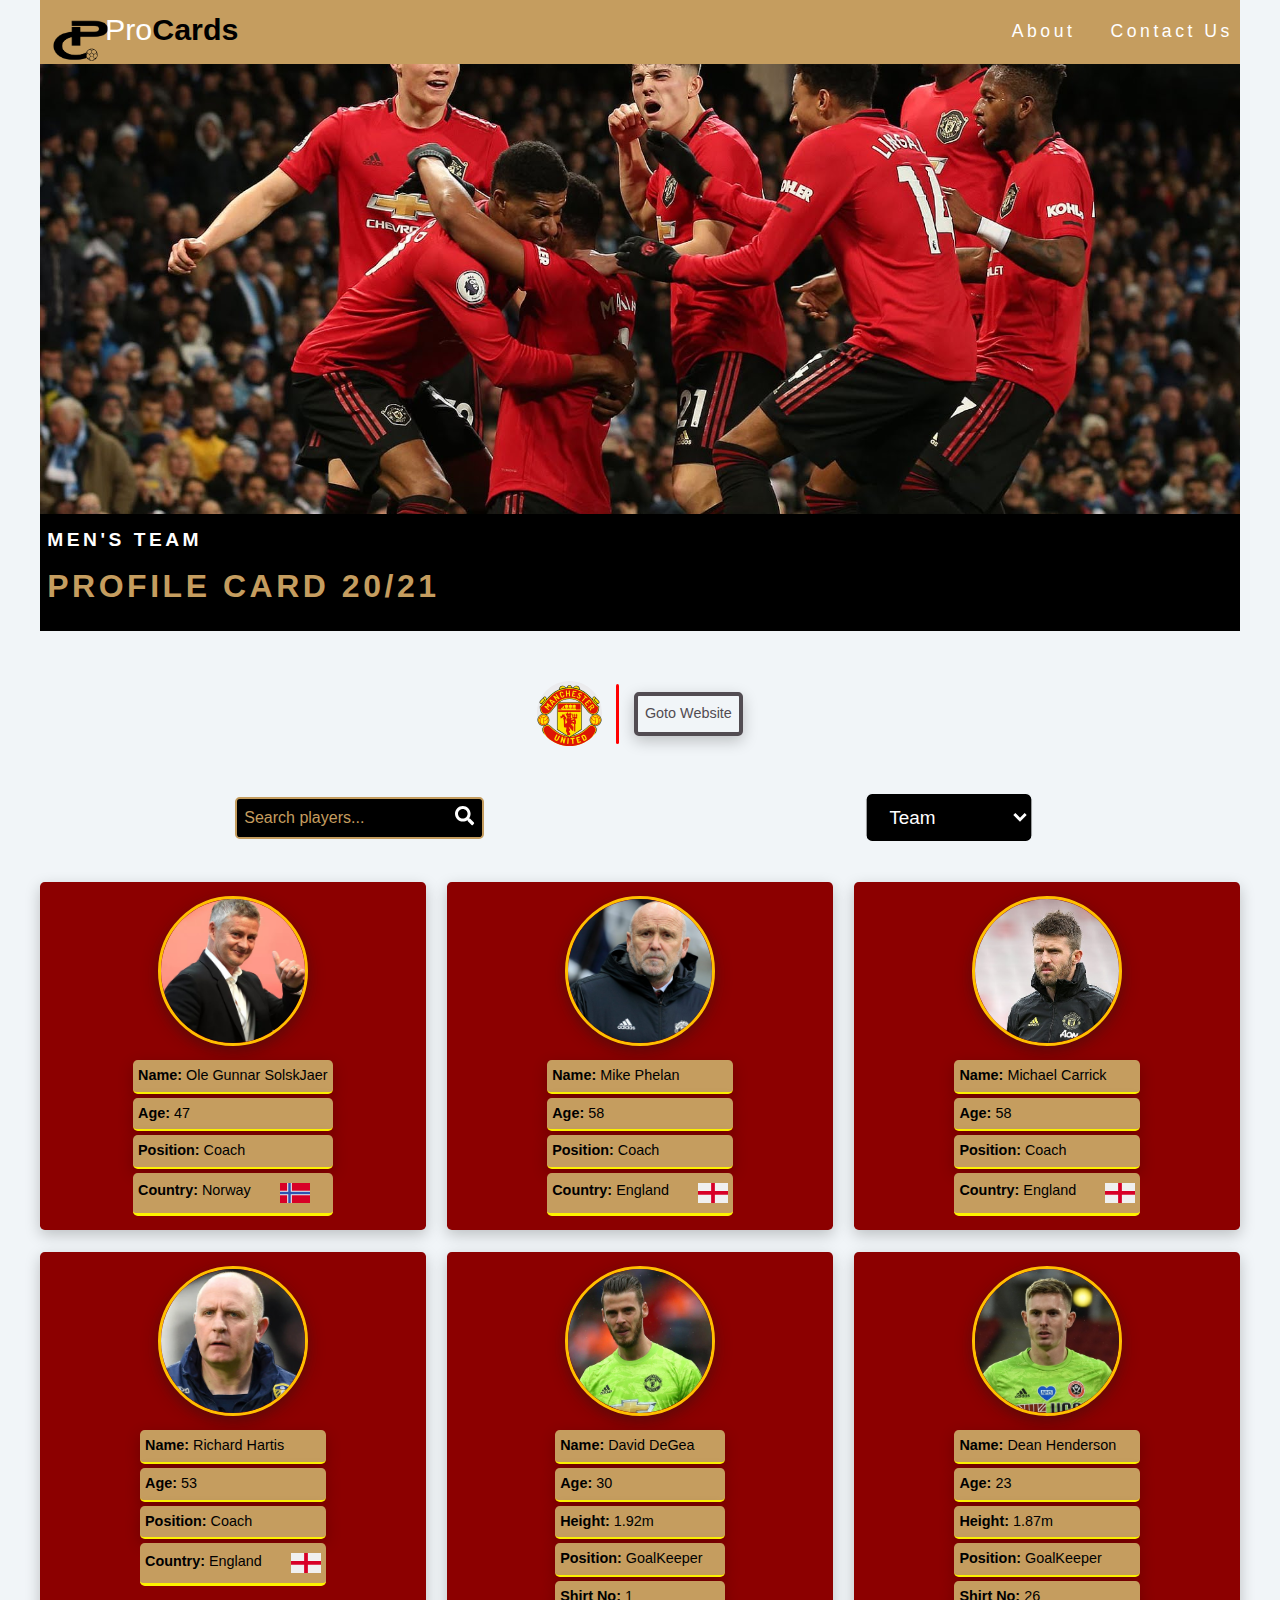
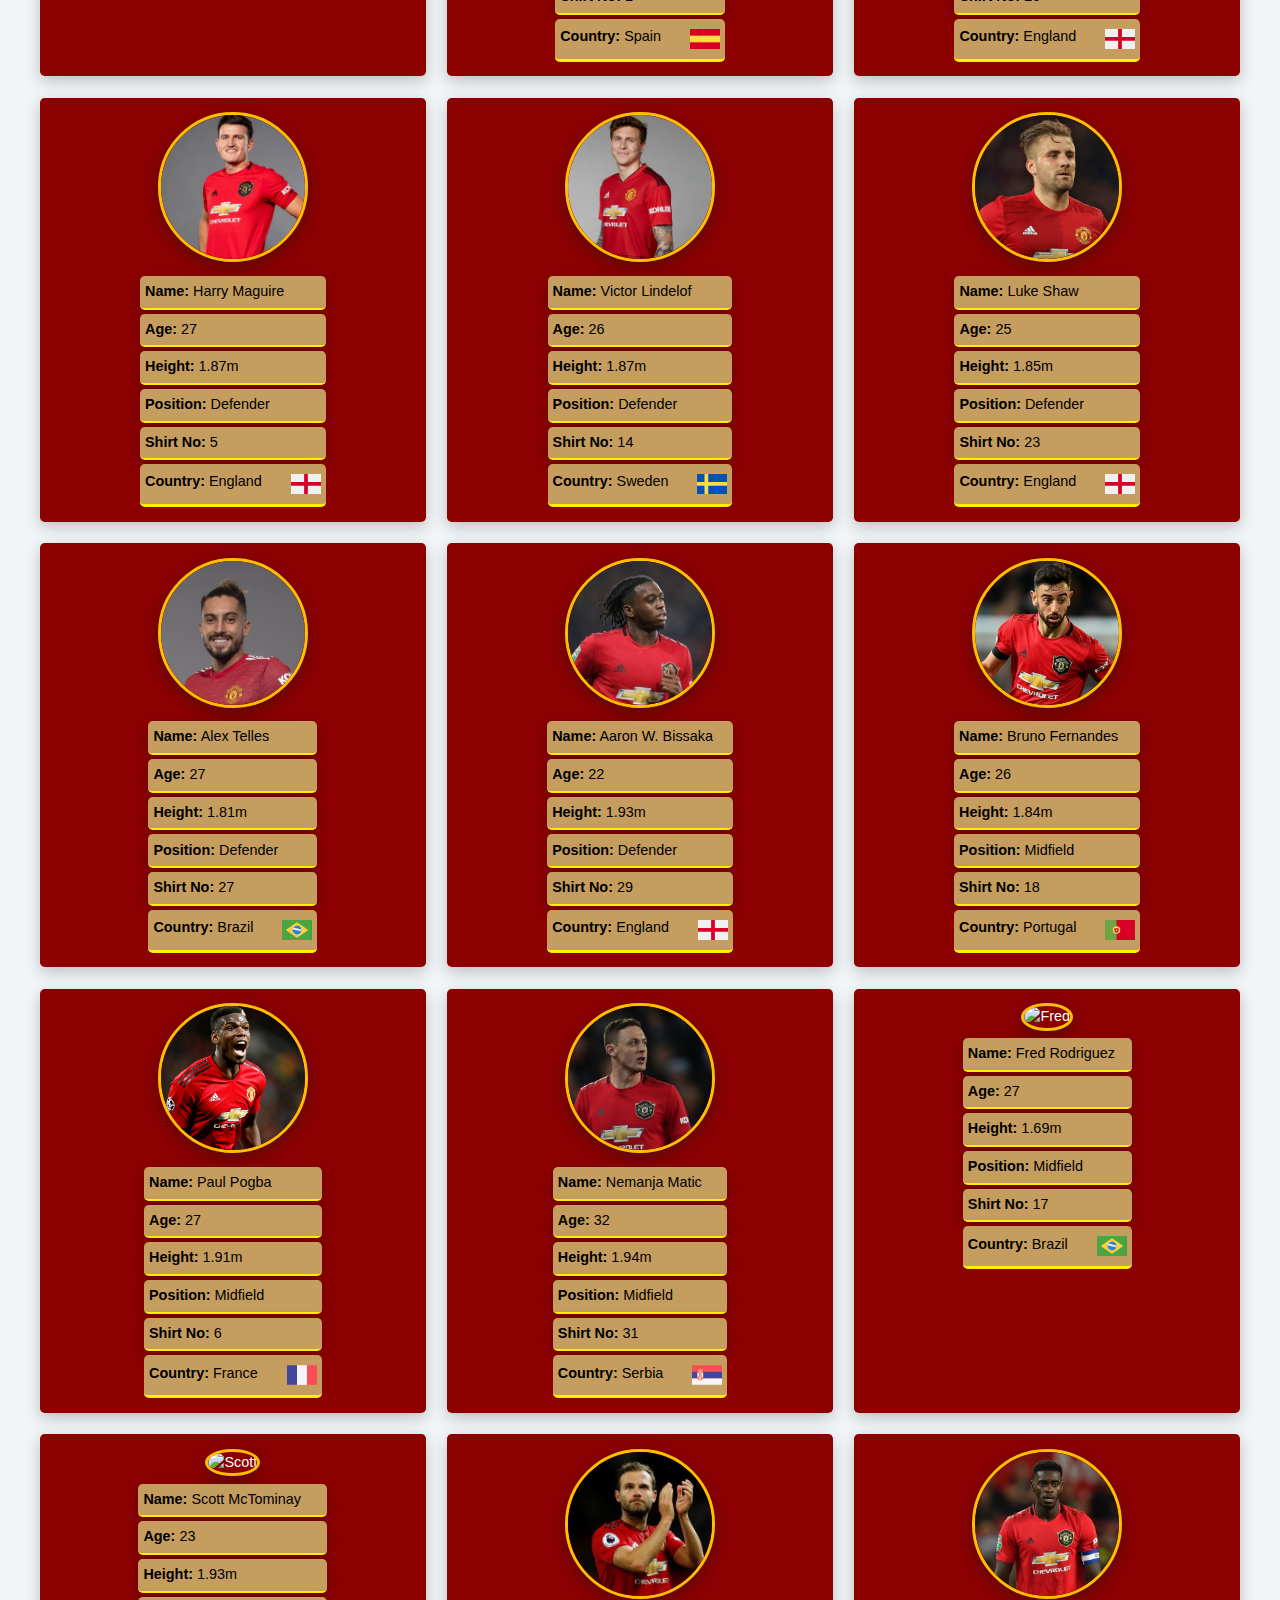
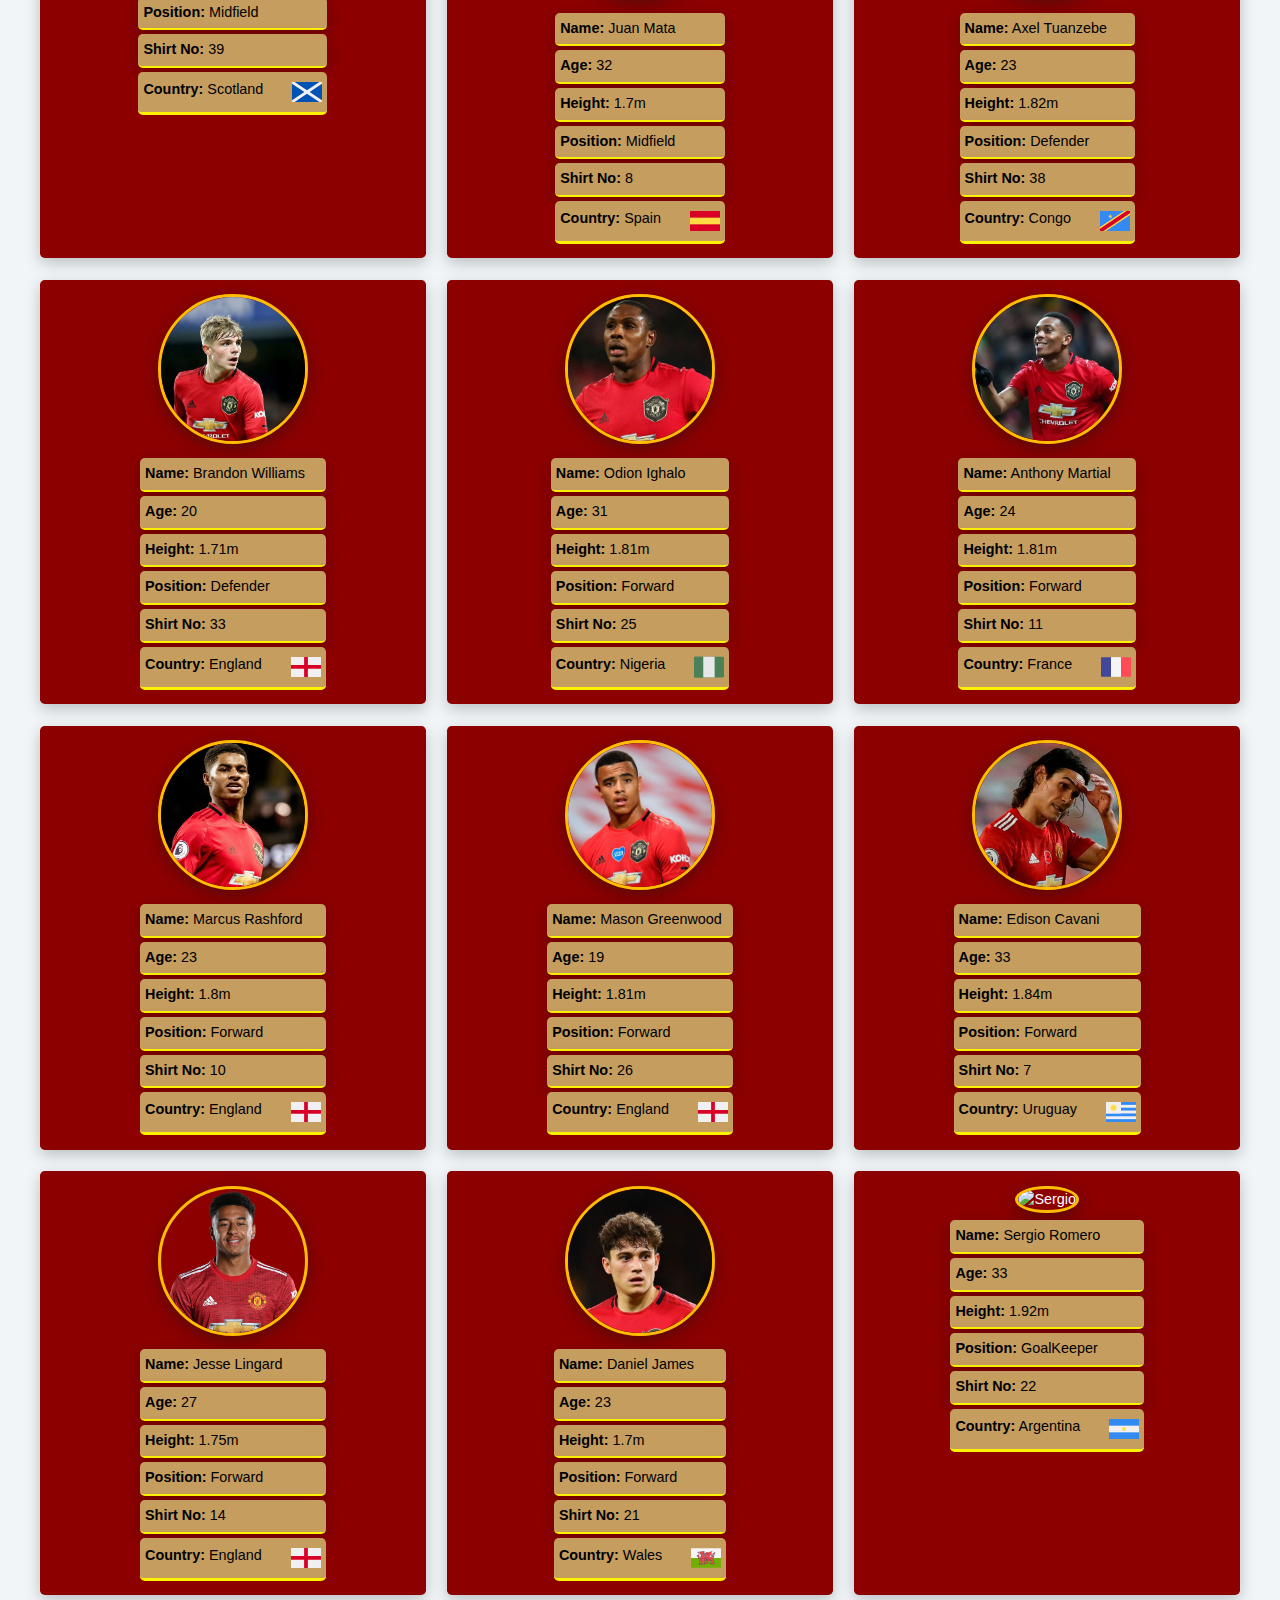
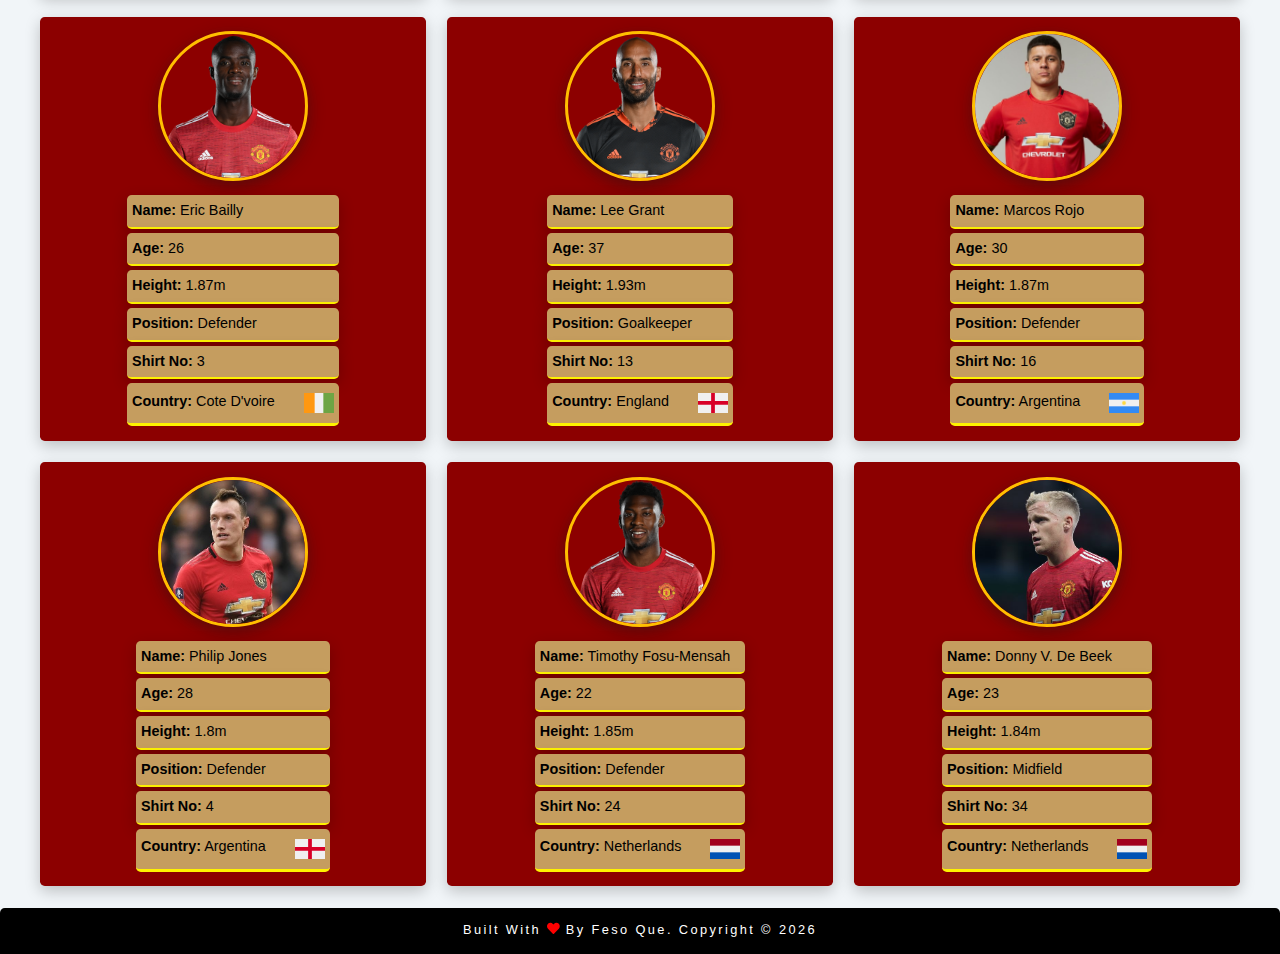
==== index.html @ e9e9d34c "Players profile cards with search & filter option" ====
<!DOCTYPE html>
<html lang="en">
  <head>
    <meta charset="UTF-8" />
    <meta name="viewport" content="width=device-width, initial-scale=1.0" />
    <title>Home - Profile Cards</title>
    <!-- CSS stylesheet -->
    <link rel="stylesheet" href="styles.css" />
    <!-- font awesome -->
    <script src="js/all.min.js"></script>
  </head>
  <body>
    <!-- navigation -->
    <nav>
      <div class="nav">
        <!-- nav header -->
          <div class="nav-header">
            <!-- logo -->
            <div class="logo">
              <a href="./index.html">
              	<img src="./svg-icons/logo.svg" class="logo-img" alt="logo">
              	<p>pro<span>Cards</span></p>
              </a>
            </div>
            <!-- hamburger -->
            <div class="btn-container">
              <div class="menu-btn">
               <!-- open btn -->
                <span class="open-btn">
                  <i class="fas fa-bars"></i>
                </span>
                <!-- close btn -->
                <span class="close-btn">
                  <i class="fas fa-times"></i>
                </span>
              </div>
            </div> 
          </div>
         <!-- end of nav-header -->
         <!-- nav links -->
         <div class="links-container">
           <ul class="nav-links">
             <li class="nav-item"><a class="scroll-links" href="./about.html">about</a></li>
             <li class="nav-item"><a class="scroll-links" id="contact-link" href="#contact">contact us</a></li>
           </ul>
         </div>
      </div>
    </nav>
    <!-- end of navigation -->
    <!-- header -->
    <header class="hero" id="goto"></header>
    <!-- end of header -->
    <!-- season -->
    <div class="season">
      <h3>men's Team</h3>
      <h2>profile card 20/21</h2>
    </div>
    <!-- end of season -->
    <main class="container">
      <!-- goto website -->
      <div class="website">
        <img class="mutd" src="./svg-icons/manchester-united.svg" alt="manchester-united logo" />
        <div class="border-left"></div>
        <div class="button">
          <a href="https://www.manutd.com" target="_blank">goto website</a>
        </div>
      </div>
      <!-- component -->
      <div class="component">
        <!-- search for players -->
        <div class="search-wrapper">
          <div class="searchbar">
            <input
              type="text"
              id="search"
              placeholder="Search players..."
              name="search"
              aria-label="search"
              class="searchbar-input"
            />
            <i class="fa fa-search"></i>
          </div>
        </div>
        <!-- select players options -->
        <div class="select-option">
          <select class="select" name="" id="">
            <option value="team" class="filterbtn">Team</option>
            <option value="coach" class="filterbtn">Coach</option>
            <option value="goalkeeper" class="filterbtn">GoalKeeper</option>
            <option value="defender" class="filterbtn">Defender</option>
            <option value="midfield" class="filterbtn">Midfield</option>
            <option value="forward" class="filterbtn">Forward</option>
          </select>
        </div>
      </div>
      <!-- end of component -->
      <!-- section center -->
      <div class="section-center">
        <!-- card-section -->
        <!-- single management card -->
        <div class="card">
          <div class="profile-img">
            <img src="/players-images/Ole.jpg" alt="Manager" />
          </div>
          <div class="info">
            <p><span>Name:</span> Ole gunner Solskjaer</p>
            <p><span>position:</span> Manager</p>
            <div class="country">
              <p><span>Country:</span> Norway</p>
              <img class="flag" src="svg-icons/norway.svg" alt="norway flag" />
            </div>
          </div>
        </div>
      </div>
      <!-- bookmark -->
      <!-- this can be anywhere since its going to be positioned absolutely -->
      <div class="snap">
        <div class="bookmark">
          <a href="#goto"><i class="fas fa-chevron-up"></i></a>
        </div>
      </div>
    </main>
    <!-- contact -->
      <div class="contact-wrapper" id="contact">
        <div class="contact">
          <p>Reach Me!</p>
          <!-- social media -->
          <div class="social-contact">
            <!-- mail -->
            <div class="icon">
              <a href="mailto: adefesoq@gamil.com"><img src="./svg-icons/gmail.svg" alt="gmail"></a>
            </div>
            <!-- facebook -->
            <div class="icon">
              <a href="#"><img src="./svg-icons/facebook.svg" alt="facebook"></a>
            </div>
            <!-- twitter -->
            <div class="icon">
              <a href="twitter.com/justtQue"><img src="./svg-icons/twitter.svg" alt="twitter"></a>
            </div>
          </div>
           <!-- close-btn -->
           <span class="close-modal">
            <i class="fas fa-times"></i>
          </span>
        </div>
      </div>
    <!-- footer -->
    <footer id="footer">
      <div class="footer container">
        <p>
          Built with <i class="fa fa-heart"></i> by <span>Feso Que</span>. Copyright &copy; <span id="date"></span>
        </p>
      </div>
    </footer>

    <!-- script -->
    <script src="app.js"></script>
  </body>
</html>
---- styles.css ----
/*
===================
    General Reset
====================
*/
*,
*::before,
*::after {
  margin: 0;
  padding: 0;
  box-sizing: border-box;
}
img {
  max-width: 100%;
}
/*
=============
    fonts
==============
*/
@import url("https://fonts.googleapis.com/css?family=Open+Sans|Roboto:400,700&display=swap");

/*
================
    variables
================
*/
:root {
  /* core colors */
  --primary-clr-red: #ff0000;
  --primary-clr-yellow: #fff200;
  --primary-clr-white: #ffffff;
  --primary-clr-black: #000000;
  /* supporting colors */
  --clr-darkred: #8c0000;
  --clr-sunshine: #ffbf00;
  --clr-darkgrey: #524c52;
  --clr-lightgrey: #c2c2c2;
  --clr-grey-10: hsl(210, 36%, 96%);
  --clr-gold: #c59d5f;
  --ff-primary: "Roboto", sans-serif;
  --ff-secondary: "Open Sans", sans-serif;
  --light-shadow: 0 5px 15px rgba(0, 0, 0, 0.1);
  --dark-shadow: 0 5px 15px rgba(0, 0, 0, 0.22);
  /* headings font-size */
  --heading-one: 2.3rem;
  --heading-two: 1.37rem;
  --heading-three: 0.95rem;
  --heading-four: 0.8rem;
  /* end of headings font-size */
  --spacing: 0.22rem;
  --radius: 0.3rem;
  --cursor: pointer;
  --line-height: 1.5;
}
/*
======================
    General Styles
======================
*/
html {
  scroll-behavior: smooth;
}
body {
  font-size: 0.9rem;
  font-family: var(--ff-secondary);
  min-height: 100vh;
  background-color: var(--clr-grey-10);
  line-height: var(--line-height);
  overflow-x: hidden;
  position: relative;
}
h1,
h2,
h3,
h4 {
  font-family: var(--ff-primary);
  letter-spacing: var(--spacing);
  text-transform: capitalize;
  line-height: var(--line-height);
  margin-bottom: 0.95rem;
}
h1 {
  font-size: var(--heading-one);
}
h2 {
  font-size: var(--heading-two);
}
h3 {
  font-size: var(--heading-three);
}
h4 {
  font-size: var(--heading-four);
}
p {
  text-transform: capitalize;
  margin-bottom: 0.25rem;
}
a {
  text-decoration: none;
}
.container {
  width: 95vw;
  margin: 0 auto;
}
/*
======================
    navigation
======================
*/
nav {
  max-width: 1200px;
  margin: 0 auto;
  background-color: var(--clr-gold);
  /* border-bottom: 5px solid var(--clr-darkgrey); */
  position: relative;
}
.nav {
  padding: 0.5em;
}
.nav-header {
  color: var(--primary-clr-white);
  display: flex;
  justify-content: space-between;
  position: relative;
}
.logo {
  display: flex;
  align-items: center;
  position: relative;
}
.logo a {
  color: var(--primary-clr-white);
}
.logo-img {
  width: 105px;
  position: absolute;
  left: -35px;
}
.logo p {
  margin-left: 1.5em;
}
.nav-header .logo p {
  font-weight: 450;
  font-size: 1.75rem;
}
.nav-header .logo span {
  color: var(--primary-clr-black);
  font-weight: 700;
}
/* open link, close link */
.open-btn,
.close-btn {
  position: absolute;
  font-size: 1.85rem;
  right: 0;
  cursor: pointer;
  transition: all 0.5s ease;
}
.menu-btn:hover {
  color: var(--clr-grey-10);
}
/* fixed nav */
.fixed-nav {
  position: fixed;
  width: 100%;
  top: 0;
  left: 0;
  right: 0;
  box-shadow: var(--dark-shadow);
  z-index: 999;
}
/* nav-links */
.links-container {
  height: 0;
  overflow: hidden;
  transition: all 0.3s linear;
}
.nav-item {
  list-style: none;
}
.nav-links a {
  color: var(--primary-clr-white);
  text-transform: capitalize;
  letter-spacing: var(--spacing);
  font-weight: 500;
  line-height: 2.5;
  transition: all 0.5s ease;
}
.nav-links a:hover {
  color: var(--clr-darkgrey);
}
/* JS show links */
.show-links .links-container {
  display: block;
}
.close-btn {
  display: none;
}
.show-links .close-btn {
  display: inline;
}
.show-links .open-btn {
  display: none;
}
/* when the nav links is being clicked change the close btn to open btn */
.close .open-btn {
  display: inline;
}
.close .close-btn {
  display: none;
}

/*
======================
    Header section
======================
*/
.hero {
  text-align: center;
  text-transform: capitalize;
  background-image: url(./players-images/bg-img.jpg);
  background-position: center;
  background-size: cover;
  min-height: 50vh;
  background-blend-mode: overlay;
  position: relative;
  max-width: 1200px;
  margin: 0 auto;
}
/*
===============
    season
===============
*/
.season {
  max-width: 1200px;
  margin: 0 auto;
  background-color: var(--primary-clr-black);
  padding: 0.8em 0.5em;
}
.season h3 {
  text-transform: uppercase;
  margin-bottom: 0.4em;
  color: var(--primary-clr-white);
}
.season h2 {
  text-transform: uppercase;
  color: var(--clr-gold);
  margin-bottom: 0.3em;
}
/*
==================
    website
==================
*/
.website {
  display: flex;
  justify-content: center;
  align-items: center;
  margin: 3.5em 0 0;
}
.mutd {
  width: 65px;
  margin-right: 1em;
}
.button a {
  display: inline-block;
  padding: 0.5em;
  font-size: 1em;
  text-decoration: none;
  font-weight: 500;
  color: var(--clr-darkgrey);
  text-transform: capitalize;
  margin-left: 1em;
  border: 4px solid var(--clr-darkgrey);
  box-shadow: var(--dark-shadow);
  border-radius: var(--radius);
  transition: all 0.4s ease;
}
.button a:hover {
  background-color: var(--primary-clr-red);
  border: 4px solid var(--primary-clr-red);
  color: var(--primary-clr-white);
}
.border-left {
  display: inline-block;
  height: 60px;
  width: 3px;
  background-color: var(--primary-clr-red);
  border-radius: var(--radius);
}
/*
===================
    Component
====================
*/
.component {
  display: flex;
  justify-content: space-between;
  align-items: center;
  margin: 3.5em 0 3em;
}
/* searchbar */
.search-wrapper {
  display: flex;
  justify-content: center;
}
.searchbar {
  border: 2px solid var(--clr-gold);
  background-color: var(--primary-clr-black);
  border-radius: var(--radius);
  padding: 0.2rem;
}
.searchbar-input {
  color: var(--primary-clr-white);
  border: 0;
  background: transparent;
}
.searchbar-input:focus {
  outline: 0;
}
.searchbar-input::placeholder {
  color: var(--clr-gold);
}
.fa-search {
  color: var(--primary-clr-white);
}
/* select option */
select {
  margin-right: 2.9vw;
}
.select {
  padding: 8px 12px;
  color: var(--primary-clr-white);
  background-color: var(--primary-clr-black);
  border: 1px solid var(--clr-grey-10);
  cursor: pointer;border-radius: var(--radius);
}
.select:focus,
.select:hover {
  outline: none;
  border: 1px solid #bbbbbb;
}
.select option {
  background: var(--clr-darkgrey);
  color: white;
}
/*
=====================
    Section Center
======================
*/
.section-center {
  max-width: 1200px;
  margin: 0 auto;
}
/* cards */
.card {
  background-color: var(--clr-darkred);
  color: var(--primary-clr-white);
  padding: 1em;
  margin-bottom: 1.5em;
  box-shadow: var(--dark-shadow);
  border-radius: var(--radius);

  /* align cards to center */
  display: flex;
  flex-flow: column nowrap;
  align-items: center;
}
.profile-img img {
  width: 150px;
  height: 150px;
  border-radius: 50%;
  object-fit: cover;
  margin-bottom: 0.45rem;
  border: 3.5px solid var(--clr-sunshine);
  box-shadow: 0 5px 15px rgba(39, 20, 20, 0.5);
}
/* gave a gold background color to the paragraphs in the card*/
.card-info {
  padding: 0.35em;
  background-color: var(--clr-gold);
  color: var(--primary-clr-black);
  box-shadow: var(--dark-shadow);
  border-radius: var(--radius);
  border-bottom: 2px solid var(--primary-clr-yellow);
}
.info p span {
  font-weight: 600;
}
/* country */
.country {
  display: flex;
  align-items: center;
  padding: 0.35em;
  background-color: var(--clr-gold);
  color: var(--primary-clr-black);
  border-bottom: 3px solid var(--primary-clr-yellow);
  border-radius: var(--radius);
}
.country .flag {
  width: 30px;
  margin-left: 2em;
}

/*
=================
    Contact
=================
*/
.contact-wrapper {
  width: 80vw;
  max-width: 400px;
  position: fixed;
  top: 50%;
  left: 50%;
  transform: translate(-50%, -50%);
  visibility: hidden;
  box-shadow: var(--dark-shadow);
}
.contact {
  display: flex;
  align-items: center;
  flex-flow: column nowrap;
  position: relative;
}
/* javascript diplay contact */
.show-modal {
  visibility: visible;
}
.contact p {
  width: 100%;
  text-align: center;
  font-weight: 500;
  letter-spacing: var(--spacing);
  margin: 0;
  padding: 0.9em;
  background-color: var(--primary-clr-white);
  text-transform: uppercase;
  border-bottom: 2px solid lightgray;
  border-top-left-radius: var(--radius);
  border-top-right-radius: var(--radius);
}
.social-contact {
  width: 100%;
  height: 5.5em;
  display: flex;
  flex-flow: row nowrap;
  justify-content: center;
  align-items: center;
  justify-content: space-between;
  background-color: #342d53;
  border-bottom-left-radius: var(--radius);
  border-bottom-right-radius: var(--radius);
}
.icon {
  width: 40px;
  height: 40px;
  margin: 0 1em;
}
.close-modal {
  font-size: 1.5rem;
  position: absolute;
  right: 10px;
  cursor: pointer;
  z-index: 999;
  transition: all 0.1s ease-in-out;
}
.close-modal:hover {
  color: #8c0000;
}
/*
=================
    Bookmark
=================
*/
.snap {
  display: none;
  position: relative;
}
.bookmark {
  display: flex;
  justify-content: center;
  align-items: center;
  width: 40px;
  height: 40px;
  background-color: var(--primary-clr-black);
  border-radius: 50%;
  position: fixed;
  top: 80%;
  left: 83%;
  z-index: 1111;
  animation: bounce 2s ease-in-out infinite;
  transition: all 0.4s ease;
}
.bookmark:hover {
  background-color: var(--clr-darkgrey);
}
@keyframes bounce {
  0% {
    transform: scale(1);
  }
  50% {
    transform: scale(1.3);
  }
  100% {
    transform: scale(1);
  }
}
.bookmark a {
  font-size: 1.3rem;
  color: var(--primary-clr-white);
}
.displayBookmark {
  display: contents;
}
/*
==============
    Footer
==============
*/
footer {
  background-color: var(--primary-clr-black);
  padding: 0.8em 0;
  border-top-right-radius: var(--radius);
  border-top-left-radius: var(--radius);
}
.footer p {
  font-size: 0.8rem;
  text-align: center;
  letter-spacing: 0.15rem;
  color: var(--primary-clr-white);
}
.fa-heart {
  color: var(--primary-clr-red);
}
.fa-coffee {
  color: var(--clr-gold);
}

@media screen and (min-width: 700px) {
  h2 {
    font-size: 1.7rem;
  }
  h3 {
    font-size: 1.1rem;
  }
  a {
    font-size: 1.1rem;
  }
  .logo-img {
    width: 125px;
    left: -35px;
  }
  .nav-header .logo p {
    font-size: 1.9rem;
    margin-left: 1.9em;
  }
  .menu-btn {
    display: none;
  }
  .links-container {
    height: auto !important;
  }
  .nav {
    display: flex;
    justify-content: space-between;
    align-items: center;
  }
  .nav-links {
    display: flex;
  }
  .nav-links a {
    margin-left: 2em;
  }
  /* section center */
  .section-center {
    display: grid;
    grid-template-columns: 1fr 1fr;
    column-gap: 1.5em;
  }
  /* component */
  .searchbar {
    padding: 0.5em;
  }
  .searchbar-input {
    font-size: 1rem;
  }
  select {
    transform: scale(1.42);
  }
  .select-option option {
    font-size: 0.95rem;
  }
  .fa-search {
    font-size: 1.2rem;
  }
}

@media screen and (min-width: 1000px) {
  h2 {
    font-size: 2rem;
  }
  h3 {
    font-size: 1.2rem;
  }
  .component {
    justify-content: space-around;
  }
  .section-center {
    grid-template-columns: 1fr 1fr 1fr;
  }
  /* contact */
  .contact p {
    font-size: 1.2rem;
    padding: 0.6em;
  }
  .social-contact {
    height: 6.3em;
  }
}

/*
==============================
        ABOUT SECTION
==============================
*/
.about-container {
  width: 95vw;
  max-width: 1200px;
  margin: 0 auto;
}
.title h2 {
  text-align: center;
  margin: 3em 0 0.3em;
  color: var(--clr-sunshine);
}
.underline {
  display: block;
  width: 9em;
  height: 5px;
  background-color: var(--clr-gold);
  margin: 0 auto 2em;
  border-top-left-radius: var(--radius);
  border-top-right-radius: var(--radius);
}

.about-info p {
  margin-bottom: 0.75em;
  text-transform: unset;
  color: var(--clr-darkgrey);
  letter-spacing: 0.05em;
}
.about-info p span {
  font-weight: 600;
  color: var(--primary-clr-black);
}
.about-info p:nth-child(1) {
  font-weight: 500;
  color: var(--clr-darkgrey);
}
.navigate a {
  color: var(--clr-darkred);
  text-decoration: underline;
}
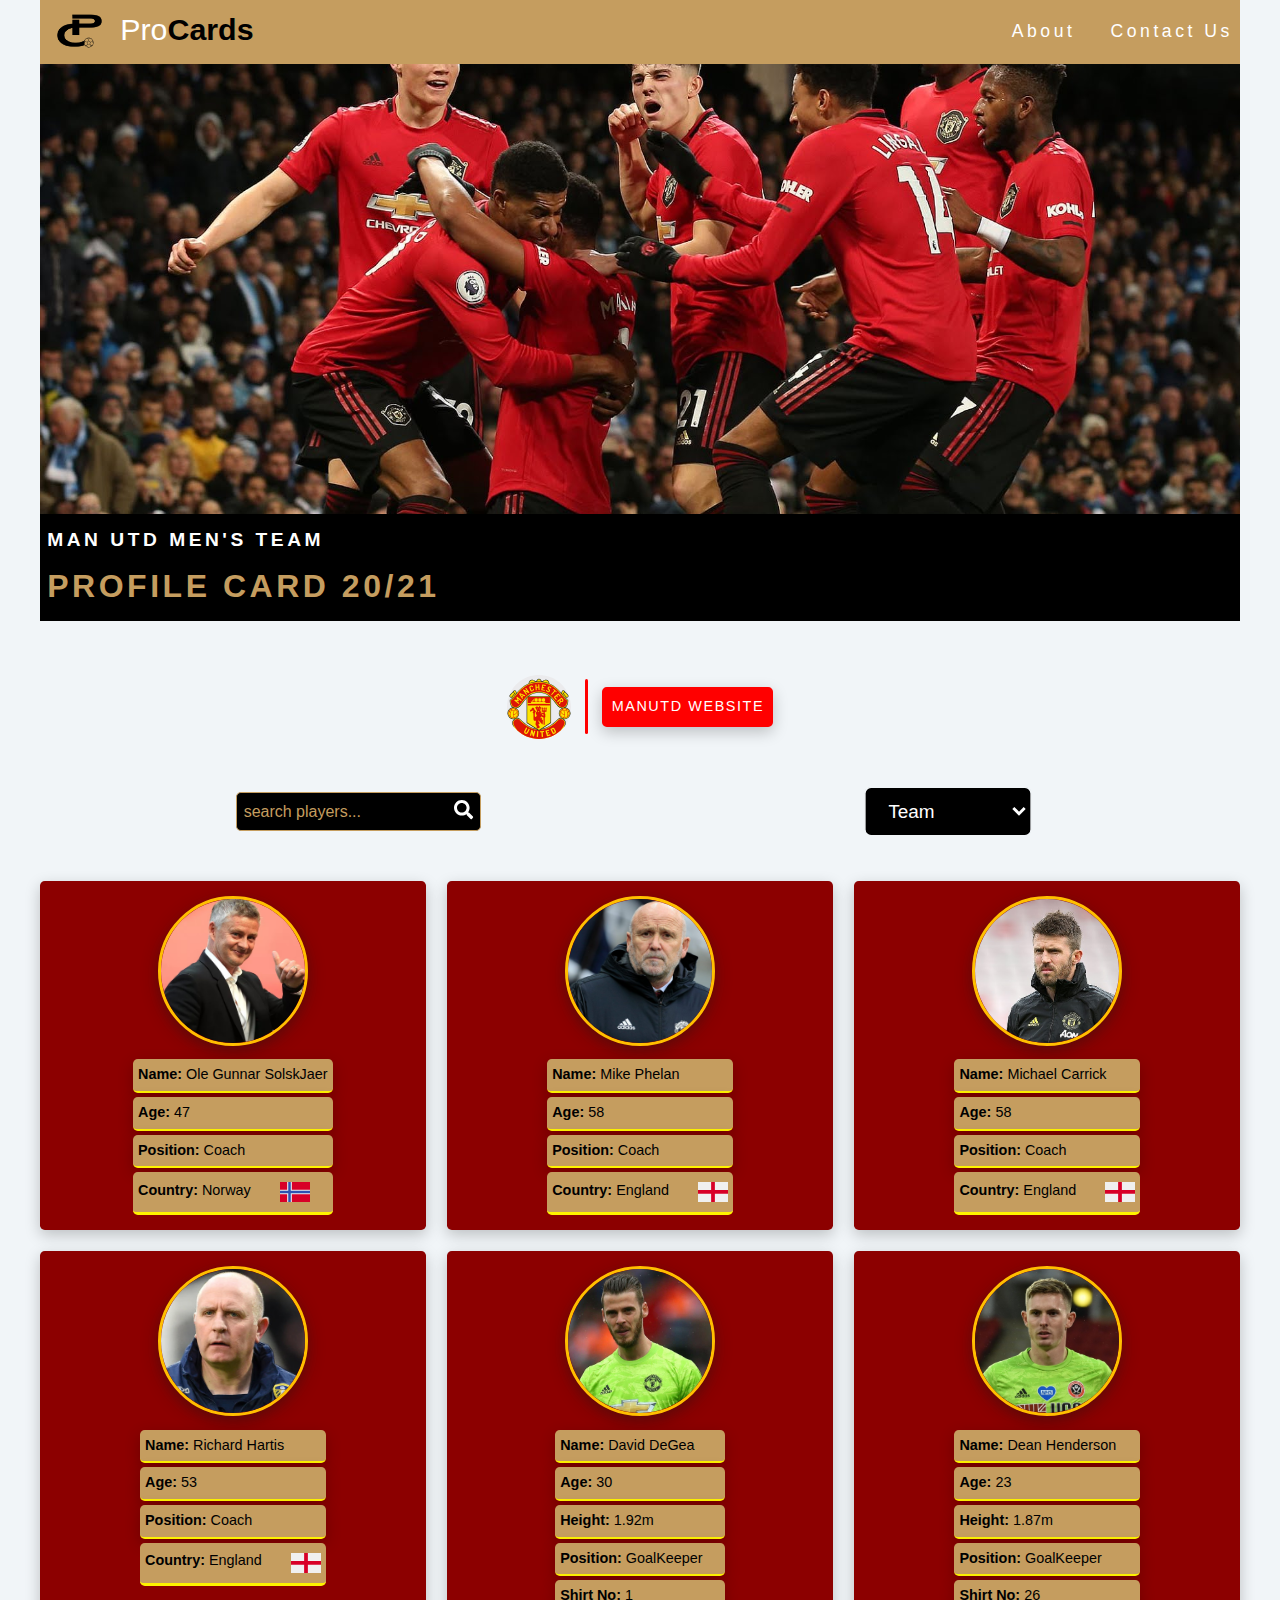
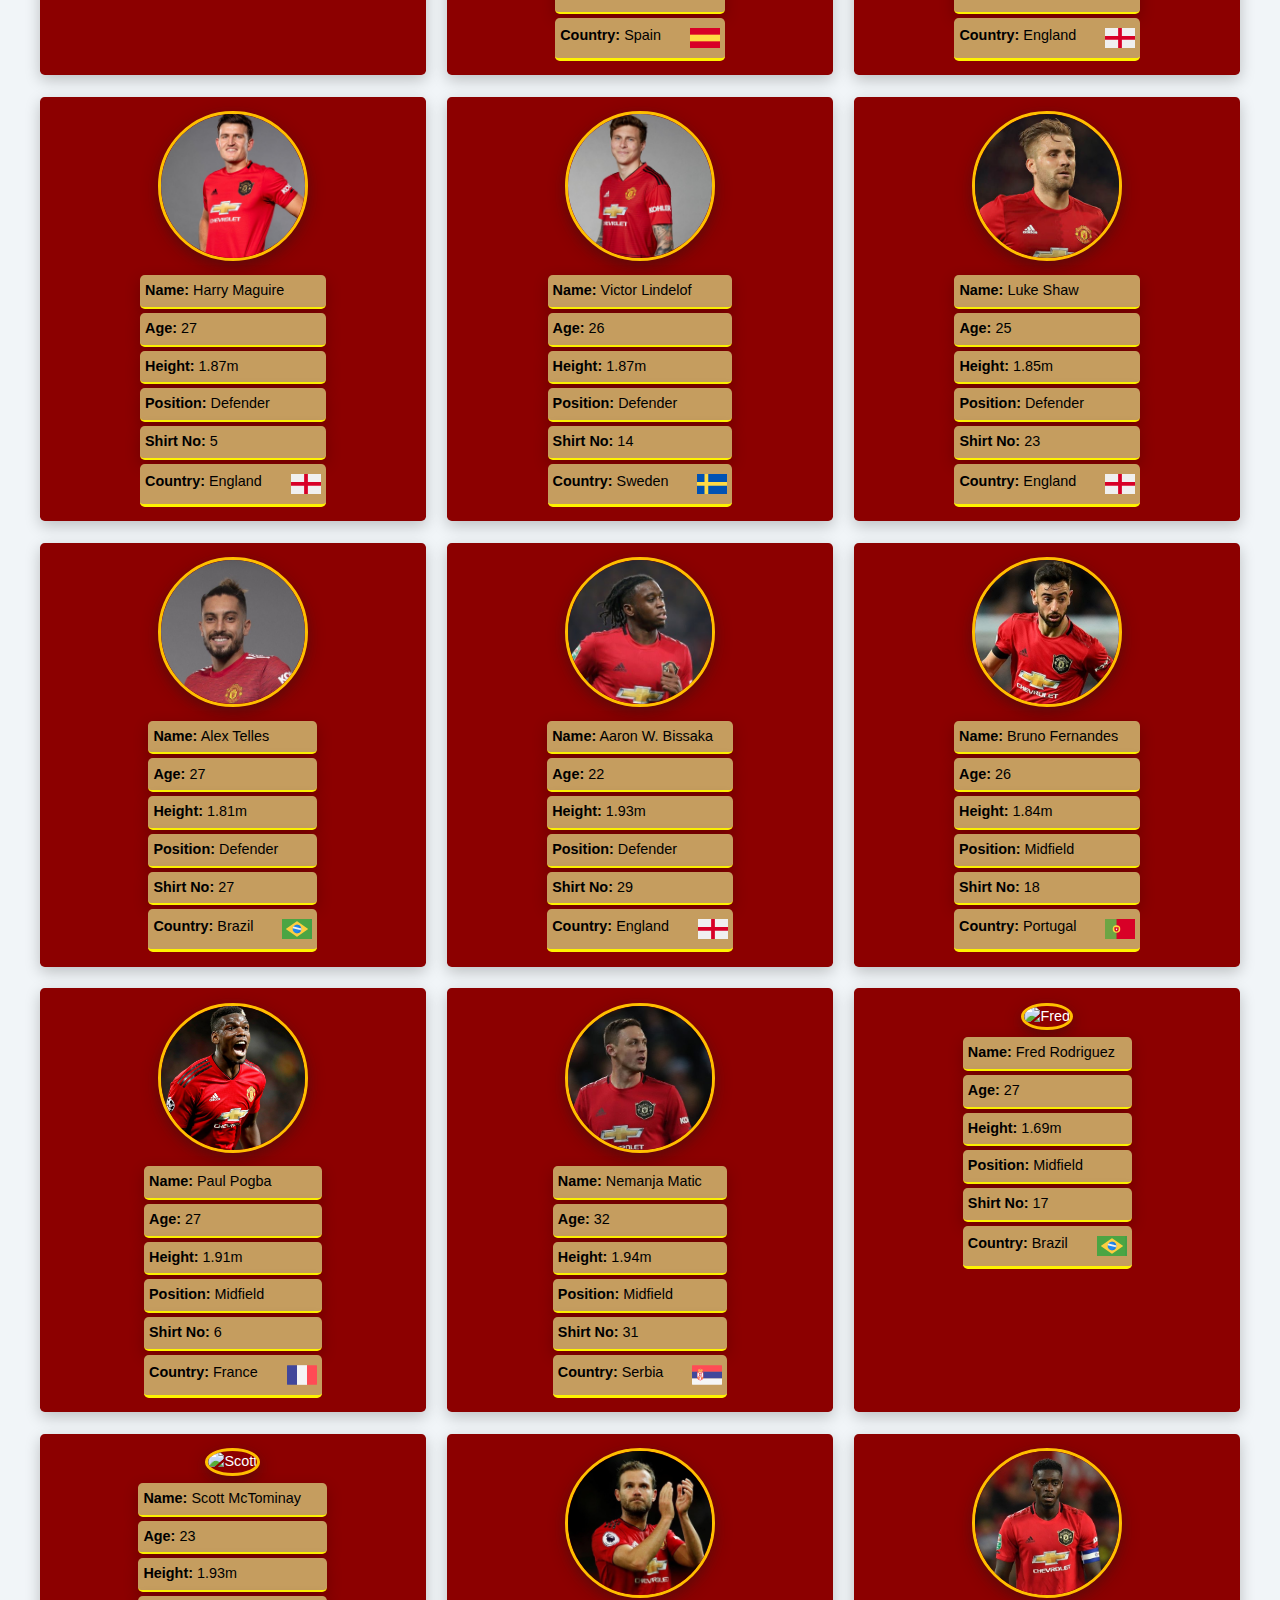
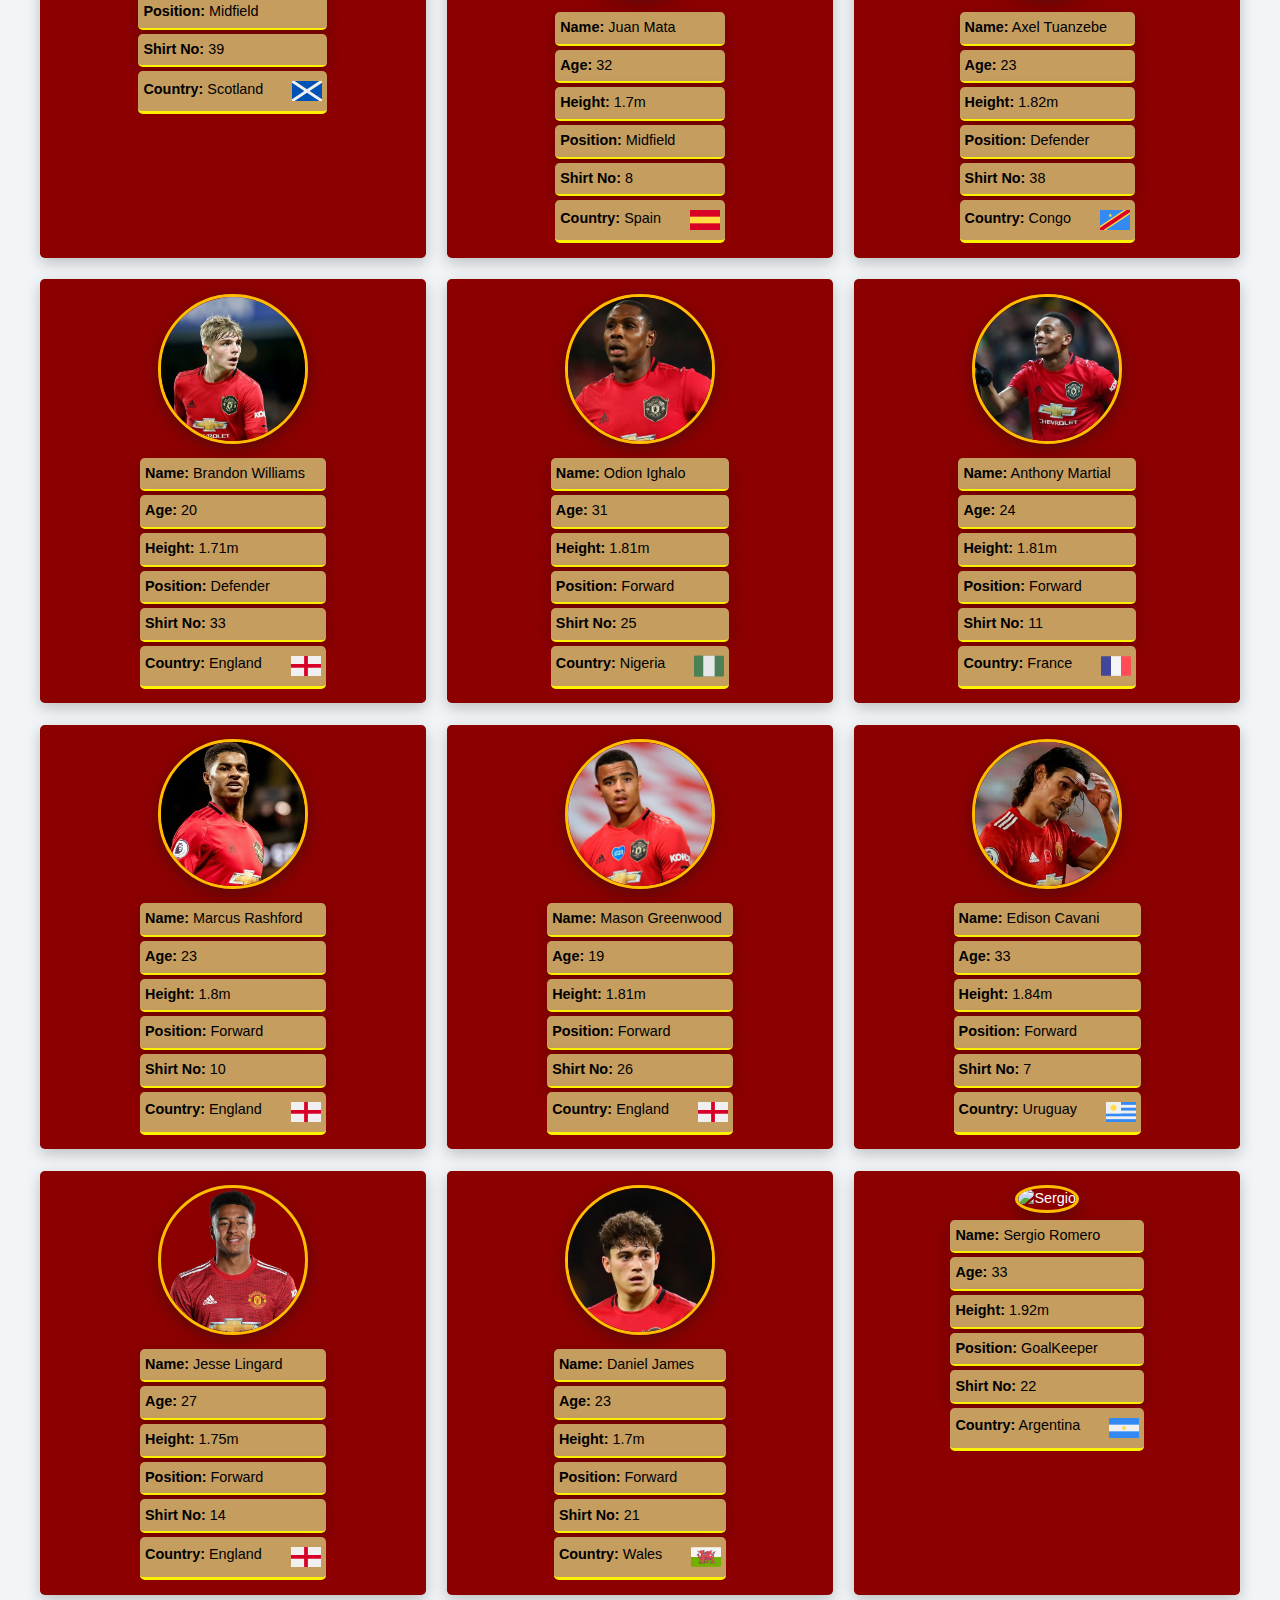
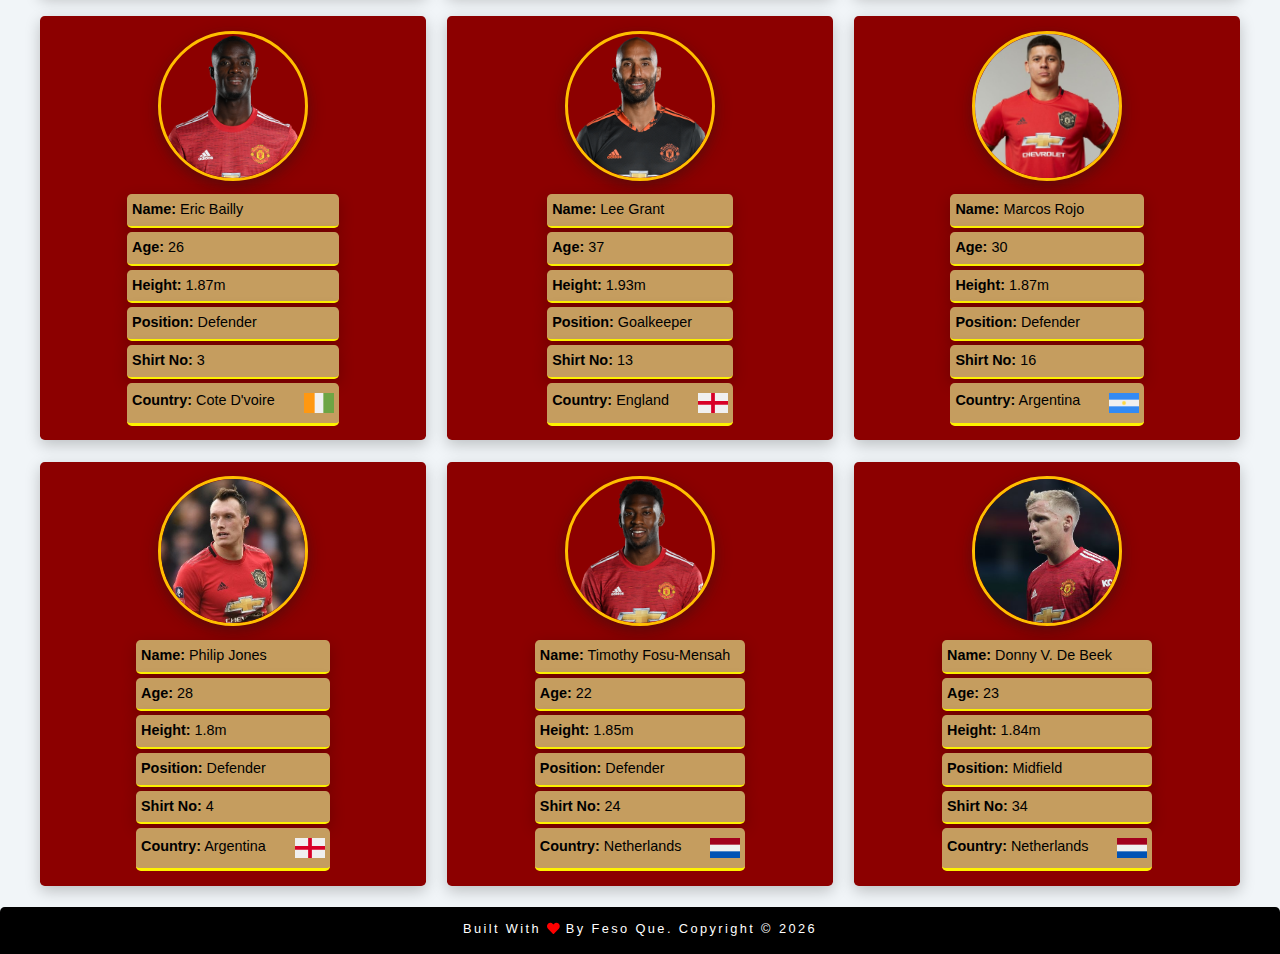
==== commit de53c412: "made an  adjustment to the nav and searchbar" ====
--- a/index.html
+++ b/index.html
@@ -14,36 +14,42 @@
     <nav>
       <div class="nav">
         <!-- nav header -->
-          <div class="nav-header">
-            <!-- logo -->
-            <div class="logo">
-              <a href="./index.html">
-              	<img src="./svg-icons/logo.svg" class="logo-img" alt="logo">
-              	<p>pro<span>Cards</span></p>
-              </a>
+        <div class="nav-header">
+          <!-- logo -->
+          <div class="logo">
+            <img src="./svg-icons/logo.svg" class="logo-img" alt="logo" />
+            <a href="./index.html">
+              <p>pro<span>Cards</span></p>
+            </a>
+          </div>
+          <!-- hamburger -->
+          <div class="btn-container">
+            <div class="menu-btn">
+              <!-- open btn -->
+              <span class="open-btn">
+                <i class="fas fa-bars"></i>
+              </span>
+              <!-- close btn -->
+              <span class="close-btn">
+                <i class="fas fa-times"></i>
+              </span>
             </div>
-            <!-- hamburger -->
-            <div class="btn-container">
-              <div class="menu-btn">
-               <!-- open btn -->
-                <span class="open-btn">
-                  <i class="fas fa-bars"></i>
-                </span>
-                <!-- close btn -->
-                <span class="close-btn">
-                  <i class="fas fa-times"></i>
-                </span>
-              </div>
-            </div> 
           </div>
-         <!-- end of nav-header -->
-         <!-- nav links -->
-         <div class="links-container">
-           <ul class="nav-links">
-             <li class="nav-item"><a class="scroll-links" href="./about.html">about</a></li>
-             <li class="nav-item"><a class="scroll-links" id="contact-link" href="#contact">contact us</a></li>
-           </ul>
-         </div>
+        </div>
+        <!-- end of nav-header -->
+        <!-- nav links -->
+        <div class="links-container">
+          <ul class="nav-links">
+            <li class="nav-item">
+              <a class="scroll-links" href="./about.html">about</a>
+            </li>
+            <li class="nav-item">
+              <a class="scroll-links" id="contact-link" href="#contact"
+                >contact us</a
+              >
+            </li>
+          </ul>
+        </div>
       </div>
     </nav>
     <!-- end of navigation -->
@@ -52,17 +58,21 @@
     <!-- end of header -->
     <!-- season -->
     <div class="season">
-      <h3>men's Team</h3>
+      <h3>man utd men's Team</h3>
       <h2>profile card 20/21</h2>
     </div>
     <!-- end of season -->
     <main class="container">
       <!-- goto website -->
       <div class="website">
-        <img class="mutd" src="./svg-icons/manchester-united.svg" alt="manchester-united logo" />
+        <img
+          class="mutd"
+          src="./svg-icons/manchester-united.svg"
+          alt="manchester-united logo"
+        />
         <div class="border-left"></div>
         <div class="button">
-          <a href="https://www.manutd.com" target="_blank">goto website</a>
+          <a href="https://www.manutd.com" target="_blank">manUtd website</a>
         </div>
       </div>
       <!-- component -->
@@ -73,7 +83,7 @@
             <input
               type="text"
               id="search"
-              placeholder="Search players..."
+              placeholder="search players..."
               name="search"
               aria-label="search"
               class="searchbar-input"
@@ -121,35 +131,42 @@
       </div>
     </main>
     <!-- contact -->
-      <div class="contact-wrapper" id="contact">
-        <div class="contact">
-          <p>Reach Me!</p>
-          <!-- social media -->
-          <div class="social-contact">
-            <!-- mail -->
-            <div class="icon">
-              <a href="mailto: adefesoq@gamil.com"><img src="./svg-icons/gmail.svg" alt="gmail"></a>
-            </div>
-            <!-- facebook -->
-            <div class="icon">
-              <a href="#"><img src="./svg-icons/facebook.svg" alt="facebook"></a>
-            </div>
-            <!-- twitter -->
-            <div class="icon">
-              <a href="twitter.com/justtQue"><img src="./svg-icons/twitter.svg" alt="twitter"></a>
-            </div>
+    <div class="contact-wrapper" id="contact">
+      <div class="contact">
+        <p>Reach Me!</p>
+        <!-- social media -->
+        <div class="social-contact">
+          <!-- mail -->
+          <div class="icon">
+            <a href="mailto: adefesoq@gmail.com"
+              ><img src="./svg-icons/gmail.svg" alt="gmail"
+            /></a>
           </div>
-           <!-- close-btn -->
-           <span class="close-modal">
-            <i class="fas fa-times"></i>
-          </span>
+          <!-- facebook -->
+          <div class="icon">
+            <a href="https://wa.link/iezwax" target="_blank"
+              ><img src="./svg-icons/whatsapp.svg" alt="whatsapp"
+            /></a>
+          </div>
+          <!-- twitter -->
+          <div class="icon">
+            <a href="https://twitter.com/justtQue" target="_blank"
+              ><img src="./svg-icons/twitter.svg" alt="twitter"
+            /></a>
+          </div>
         </div>
+        <!-- close-btn -->
+        <span class="close-modal">
+          <i class="fas fa-times"></i>
+        </span>
       </div>
+    </div>
     <!-- footer -->
     <footer id="footer">
       <div class="footer container">
         <p>
-          Built with <i class="fa fa-heart"></i> by <span>Feso Que</span>. Copyright &copy; <span id="date"></span>
+          Built with <i class="fa fa-heart"></i> by <span>Feso Que</span>.
+          Copyright &copy; <span id="date"></span>
         </p>
       </div>
     </footer>
--- a/styles.css
+++ b/styles.css
@@ -112,7 +112,6 @@
   max-width: 1200px;
   margin: 0 auto;
   background-color: var(--clr-gold);
-  /* border-bottom: 5px solid var(--clr-darkgrey); */
   position: relative;
 }
 .nav {
@@ -127,18 +126,18 @@
 .logo {
   display: flex;
   align-items: center;
-  position: relative;
 }
 .logo a {
   color: var(--primary-clr-white);
 }
 .logo-img {
-  width: 105px;
+  width: 100px;
+  height: 58px;
   position: absolute;
-  left: -35px;
+  left: -33px;
 }
 .logo p {
-  margin-left: 1.5em;
+  margin-left: 1.85em;
 }
 .nav-header .logo p {
   font-weight: 450;
@@ -152,8 +151,10 @@
 .open-btn,
 .close-btn {
   position: absolute;
-  font-size: 1.85rem;
+  font-size: 2rem;
   right: 0;
+  top: -2px;
+  margin-right: 0.15em;
   cursor: pointer;
   transition: all 0.5s ease;
 }
@@ -168,7 +169,7 @@
   left: 0;
   right: 0;
   box-shadow: var(--dark-shadow);
-  z-index: 999;
+  z-index: 99999;
 }
 /* nav-links */
 .links-container {
@@ -180,6 +181,7 @@
   list-style: none;
 }
 .nav-links a {
+  font-size: 1.1rem;
   color: var(--primary-clr-white);
   text-transform: capitalize;
   letter-spacing: var(--spacing);
@@ -241,13 +243,15 @@
 }
 .season h3 {
   text-transform: uppercase;
+  color: var(--primary-clr-white);
+  margin: 0;
   margin-bottom: 0.4em;
-  color: var(--primary-clr-white);
 }
 .season h2 {
   text-transform: uppercase;
   color: var(--clr-gold);
-  margin-bottom: 0.3em;
+  /* margin-bottom: 0.3em; */
+  margin: 0;
 }
 /*
 ==================
@@ -258,10 +262,10 @@
   display: flex;
   justify-content: center;
   align-items: center;
-  margin: 3.5em 0 0;
+  margin: 3.7em 0 0;
 }
 .mutd {
-  width: 65px;
+  width: 64px;
   margin-right: 1em;
 }
 .button a {
@@ -271,21 +275,19 @@
   text-decoration: none;
   font-weight: 500;
   color: var(--clr-darkgrey);
-  text-transform: capitalize;
+  text-transform: uppercase;
+  letter-spacing: 0.11em;
   margin-left: 1em;
-  border: 4px solid var(--clr-darkgrey);
+  background-color: var(--primary-clr-red);
+  border: 2.5px solid var(--primary-clr-red);
+  color: var(--primary-clr-white);
   box-shadow: var(--dark-shadow);
   border-radius: var(--radius);
   transition: all 0.4s ease;
 }
-.button a:hover {
-  background-color: var(--primary-clr-red);
-  border: 4px solid var(--primary-clr-red);
-  color: var(--primary-clr-white);
-}
 .border-left {
   display: inline-block;
-  height: 60px;
+  height: 55px;
   width: 3px;
   background-color: var(--primary-clr-red);
   border-radius: var(--radius);
@@ -299,18 +301,20 @@
   display: flex;
   justify-content: space-between;
   align-items: center;
-  margin: 3.5em 0 3em;
+  margin: 3.7em 0 3.5em;
 }
 /* searchbar */
 .search-wrapper {
   display: flex;
   justify-content: center;
+  align-items: center;
 }
 .searchbar {
-  border: 2px solid var(--clr-gold);
+  border: 1px solid var(--clr-gold);
   background-color: var(--primary-clr-black);
   border-radius: var(--radius);
-  padding: 0.2rem;
+  font-size: 0.85rem;
+  padding: 0.3em;
 }
 .searchbar-input {
   color: var(--primary-clr-white);
@@ -324,6 +328,7 @@
   color: var(--clr-gold);
 }
 .fa-search {
+  font-size: 1rem;
   color: var(--primary-clr-white);
 }
 /* select option */
@@ -335,7 +340,8 @@
   color: var(--primary-clr-white);
   background-color: var(--primary-clr-black);
   border: 1px solid var(--clr-grey-10);
-  cursor: pointer;border-radius: var(--radius);
+  cursor: pointer;
+  border-radius: var(--radius);
 }
 .select:focus,
 .select:hover {
@@ -556,7 +562,7 @@
   }
   .nav-header .logo p {
     font-size: 1.9rem;
-    margin-left: 1.9em;
+    margin-left: 2.4em;
   }
   .menu-btn {
     display: none;
